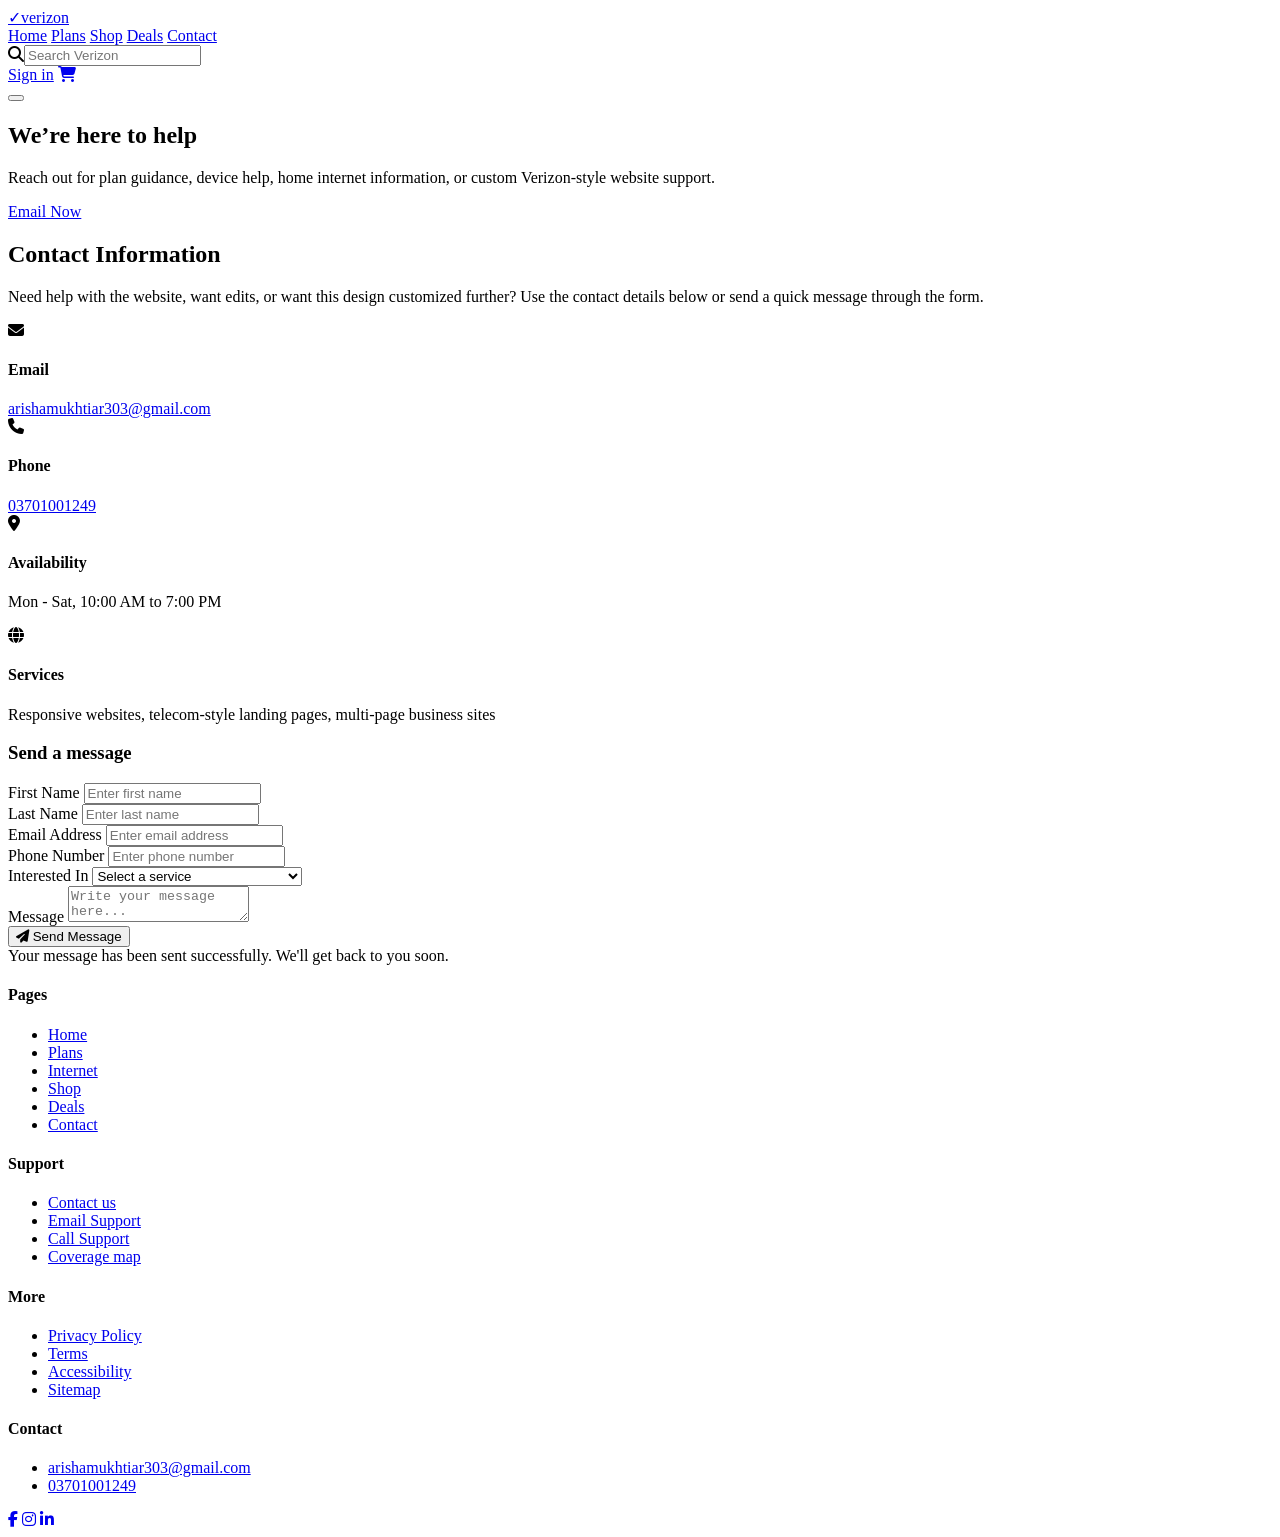
==== contact.html @ 23dab67b "Add files via upload" ====
<!DOCTYPE html>
<html lang="en">
<head>
  <meta charset="UTF-8" />
  <meta name="viewport" content="width=device-width, initial-scale=1.0"/>
  <title>Contact Verizon – Get in Touch</title>
  <link rel="stylesheet" href="css/style.css"/>
  <link rel="stylesheet" href="https://cdnjs.cloudflare.com/ajax/libs/font-awesome/6.5.0/css/all.min.css"/>
  <link href="https://fonts.googleapis.com/css2?family=Inter:wght@300;400;500;600;700;800;900&display=swap" rel="stylesheet"/>
</head>
<body class="page-contact">


<nav class="navbar" id="mainNav">
  <div class="nav-container">
    <a href="index.html" class="nav-logo"><span class="logo-check">&#10003;</span>verizon</a>

    <div class="nav-links" id="navLinks">
      <div class="nav-menu">
         <a href="index.html" class="nav-item">Home</a>
        <a href="plans.html" class="nav-item">Plans</a>
    
        <a href="shop.html" class="nav-item">Shop</a>
        <a href="deals.html" class="nav-item">Deals</a>
        <a href="contact.html" class="nav-item">Contact</a>
      </div>

      <div class="nav-actions">
        <div class="nav-search"><i class="fas fa-search"></i><input type="text" placeholder="Search Verizon" /></div>
        <a href="contact.html" class="nav-signin">Sign in</a>
        <a href="contact.html" class="nav-cart"><i class="fas fa-shopping-cart"></i></a>
      </div>
    </div>

    <button class="hamburger" id="hamburger" aria-label="Menu"><span></span><span></span><span></span></button>
  </div>
</nav>

<section class="page-hero page-hero--contact">
  <h1>We’re here to help</h1>
  <p>Reach out for plan guidance, device help, home internet information, or custom Verizon-style website support.</p>
  <a href="mailto:arishamukhtiar303@gmail.com" class="btn-primary">Email Now</a>
</section>

<section class="contact-section">
  <div class="container">
    <div class="contact-grid">
      <div class="contact-info">
        <h2>Contact Information</h2>
        <p>Need help with the website, want edits, or want this design customized further? Use the contact details below or send a quick message through the form.</p>

        <div class="contact-item">
          <div class="contact-item-icon"><i class="fas fa-envelope"></i></div>
          <div class="contact-item-text">
            <h4>Email</h4>
            <a href="mailto:arishamukhtiar303@gmail.com">arishamukhtiar303@gmail.com</a>
          </div>
        </div>

        <div class="contact-item">
          <div class="contact-item-icon"><i class="fas fa-phone"></i></div>
          <div class="contact-item-text">
            <h4>Phone</h4>
            <a href="tel:03701001249">03701001249</a>
          </div>
        </div>

        <div class="contact-item">
          <div class="contact-item-icon"><i class="fas fa-location-dot"></i></div>
          <div class="contact-item-text">
            <h4>Availability</h4>
            <p>Mon - Sat, 10:00 AM to 7:00 PM</p>
          </div>
        </div>

        <div class="contact-item">
          <div class="contact-item-icon"><i class="fas fa-globe"></i></div>
          <div class="contact-item-text">
            <h4>Services</h4>
            <p>Responsive websites, telecom-style landing pages, multi-page business sites</p>
          </div>
        </div>
      </div>

      <div class="contact-form">
        <h3>Send a message</h3>
        <form id="contactForm">
          <div class="form-row">
            <div class="form-group">
              <label for="firstName">First Name</label>
              <input type="text" id="firstName" placeholder="Enter first name" required>
            </div>
            <div class="form-group">
              <label for="lastName">Last Name</label>
              <input type="text" id="lastName" placeholder="Enter last name" required>
            </div>
          </div>

          <div class="form-row">
            <div class="form-group">
              <label for="email">Email Address</label>
              <input type="email" id="email" placeholder="Enter email address" required>
            </div>
            <div class="form-group">
              <label for="phone">Phone Number</label>
              <input type="tel" id="phone" placeholder="Enter phone number">
            </div>
          </div>

          <div class="form-group">
            <label for="service">Interested In</label>
            <select id="service" required>
              <option value="">Select a service</option>
              <option>Verizon Style Website</option>
              <option>Landing Page Design</option>
              <option>Responsive Multi Page Website</option>
              <option>Home Internet / Telecom UI</option>
              <option>Custom Frontend Development</option>
            </select>
          </div>

          <div class="form-group">
            <label for="message">Message</label>
            <textarea id="message" placeholder="Write your message here..." required></textarea>
          </div>

          <button type="submit" class="btn-submit"><i class="fas fa-paper-plane"></i> Send Message</button>
          <div class="form-success" id="formSuccess">Your message has been sent successfully. We'll get back to you soon.</div>
        </form>
      </div>
    </div>
  </div>
</section>

<footer class="footer">
  <div class="footer-top">
    <div class="footer-col"><h4>Pages</h4><ul><li><a href="index.html">Home</a></li><li><a href="plans.html">Plans</a></li><li><a href="Internet.html">Internet</a></li><li><a href="shop.html">Shop</a></li><li><a href="deals.html">Deals</a></li><li><a href="contact.html">Contact</a></li></ul></div>
    <div class="footer-col"><h4>Support</h4><ul><li><a href="contact.html">Contact us</a></li><li><a href="mailto:arishamukhtiar303@gmail.com">Email Support</a></li><li><a href="tel:03701001249">Call Support</a></li><li><a href="#">Coverage map</a></li></ul></div>
    <div class="footer-col"><h4>More</h4><ul><li><a href="#">Privacy Policy</a></li><li><a href="#">Terms</a></li><li><a href="#">Accessibility</a></li><li><a href="#">Sitemap</a></li></ul></div>
    <div class="footer-col"><h4>Contact</h4><ul><li><a href="mailto:arishamukhtiar303@gmail.com">arishamukhtiar303@gmail.com</a></li><li><a href="tel:03701001249">03701001249</a></li></ul></div>
  </div>
  <div class="footer-social">
    <a href="#" class="social-link social-facebook" aria-label="Facebook"><i class="fab fa-facebook-f"></i></a>
    <a href="#" class="social-link social-instagram" aria-label="Instagram"><i class="fab fa-instagram"></i></a>
    <a href="#" class="social-link social-linkedin" aria-label="Linkedin"><i class="fab fa-linkedin-in"></i></a>
  </div>
  
</footer>

<script src="js/main.js"></script>
</body>
</html>
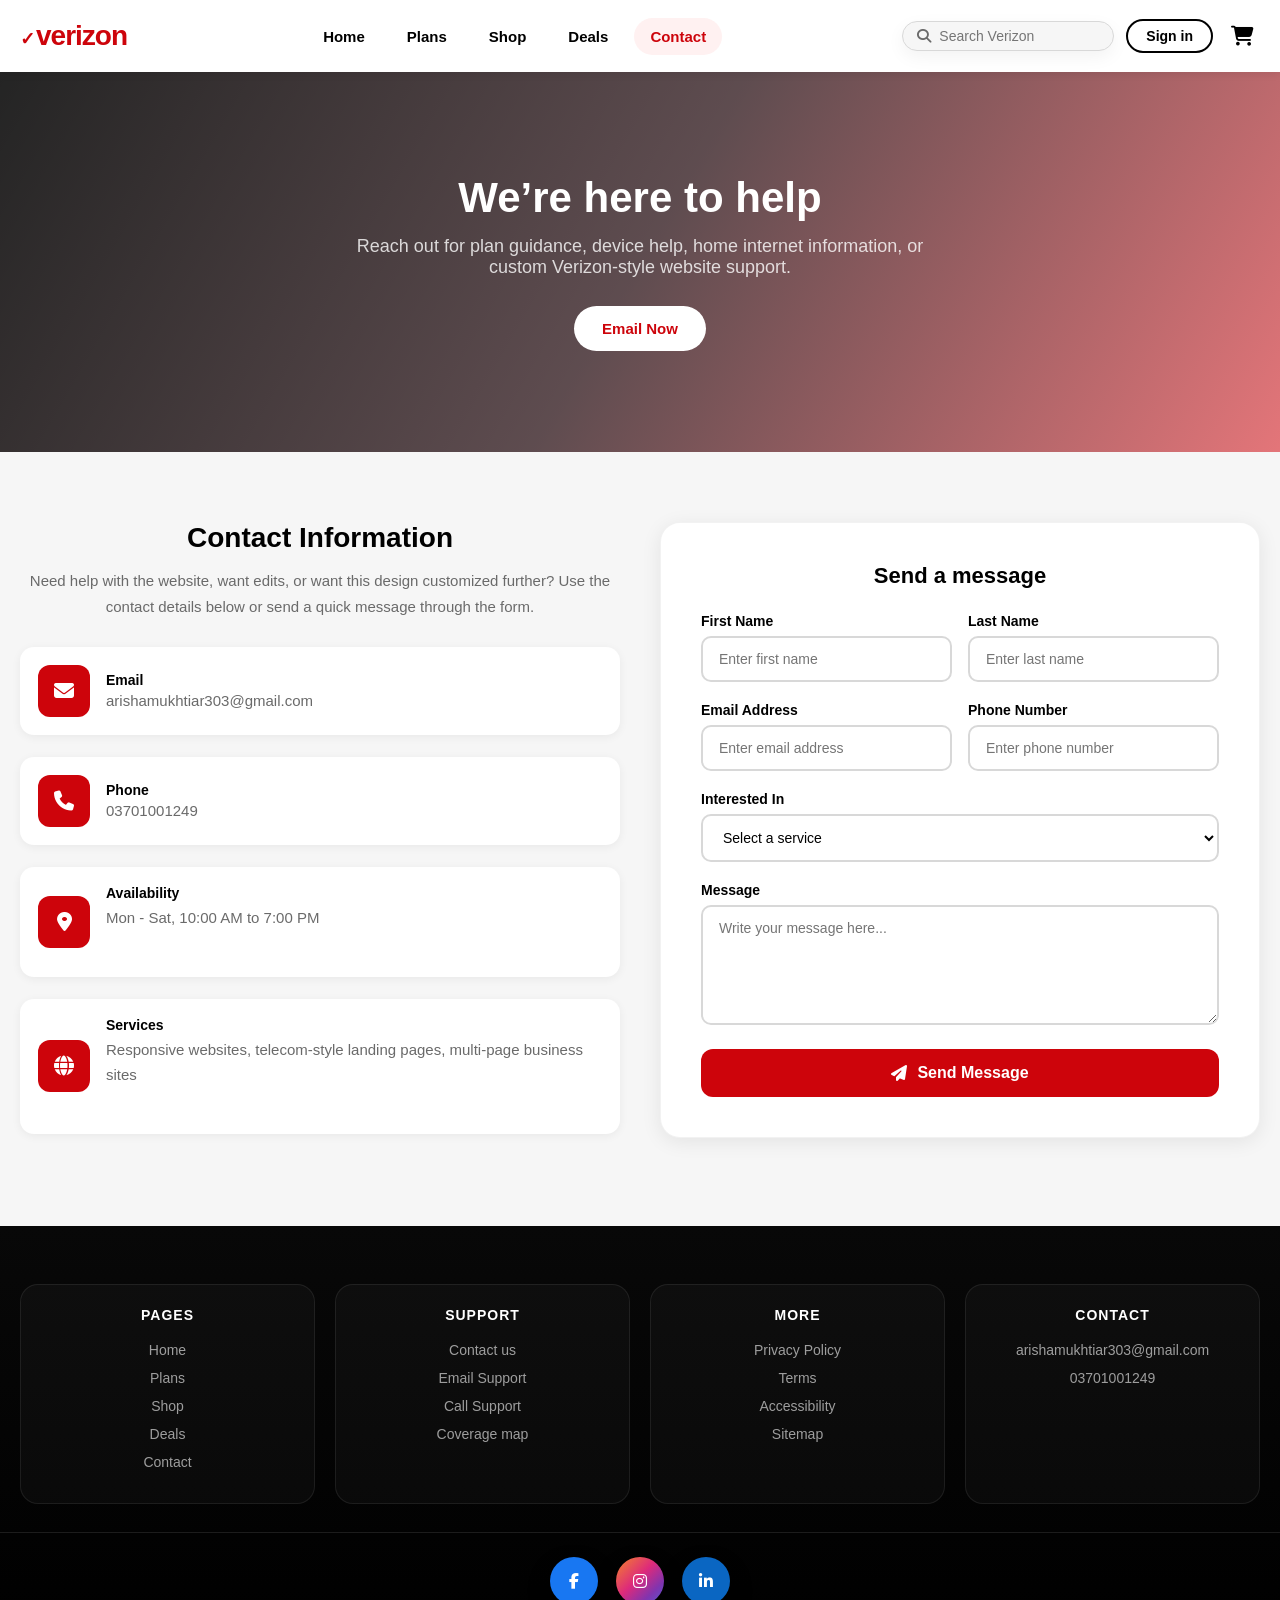
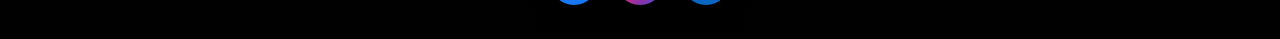
==== commit 528e311b: "Remove 'Internet' link from footer navigation" ====
--- a/contact.html
+++ b/contact.html
@@ -134,7 +134,7 @@
 
 <footer class="footer">
   <div class="footer-top">
-    <div class="footer-col"><h4>Pages</h4><ul><li><a href="index.html">Home</a></li><li><a href="plans.html">Plans</a></li><li><a href="Internet.html">Internet</a></li><li><a href="shop.html">Shop</a></li><li><a href="deals.html">Deals</a></li><li><a href="contact.html">Contact</a></li></ul></div>
+    <div class="footer-col"><h4>Pages</h4><ul><li><a href="index.html">Home</a></li><li><a href="plans.html">Plans</a></li><li><a href="shop.html">Shop</a></li><li><a href="deals.html">Deals</a></li><li><a href="contact.html">Contact</a></li></ul></div>
     <div class="footer-col"><h4>Support</h4><ul><li><a href="contact.html">Contact us</a></li><li><a href="mailto:arishamukhtiar303@gmail.com">Email Support</a></li><li><a href="tel:03701001249">Call Support</a></li><li><a href="#">Coverage map</a></li></ul></div>
     <div class="footer-col"><h4>More</h4><ul><li><a href="#">Privacy Policy</a></li><li><a href="#">Terms</a></li><li><a href="#">Accessibility</a></li><li><a href="#">Sitemap</a></li></ul></div>
     <div class="footer-col"><h4>Contact</h4><ul><li><a href="mailto:arishamukhtiar303@gmail.com">arishamukhtiar303@gmail.com</a></li><li><a href="tel:03701001249">03701001249</a></li></ul></div>
--- a/css/style.css
+++ b/css/style.css
@@ -0,0 +1,1505 @@
+/* ============================================
+   VERIZON CLONE - MAIN STYLESHEET
+   ============================================ */
+
+/* --- RESET & BASE --- */
+*, *::before, *::after { box-sizing: border-box; margin: 0; padding: 0; }
+
+:root {
+  --red:        #CD040B;
+  --red-hover:  #a80009;
+  --black:      #000000;
+  --white:      #ffffff;
+  --gray-light: #f6f6f6;
+  --gray-mid:   #d8d8d8;
+  --gray-text:  #6a6a6a;
+  --font:       'Inter', sans-serif;
+  --nav-h:      56px;
+  --top-h:      36px;
+  --trans:      0.3s ease;
+}
+
+html { scroll-behavior: smooth; }
+
+body {
+  font-family: var(--font);
+  color: var(--black);
+  background: var(--white);
+  overflow-x: hidden;
+}
+
+a { text-decoration: none; color: inherit; }
+ul { list-style: none; }
+img { max-width: 100%; display: block; }
+
+/* ============ TOP BAR ============ */
+.top-bar {
+  background: #f6f6f6;
+  height: var(--top-h);
+  border-bottom: 1px solid var(--gray-mid);
+  font-size: 13px;
+  position: relative;
+  z-index: 200;
+}
+.top-bar-inner {
+  max-width: 1300px;
+  margin: 0 auto;
+  padding: 0 20px;
+  height: 100%;
+  display: flex;
+  align-items: center;
+  justify-content: space-between;
+}
+.top-bar-left a {
+  margin-right: 20px;
+  font-weight: 500;
+  color: var(--gray-text);
+  transition: color var(--trans);
+}
+.top-bar-left a:hover, .top-bar-left a.top-active {
+  color: var(--red);
+  font-weight: 700;
+}
+.top-bar-right a {
+  margin-left: 18px;
+  color: var(--gray-text);
+  font-weight: 400;
+  transition: color var(--trans);
+}
+.top-bar-right a:hover { color: var(--red); }
+.top-bar-right a i { margin-right: 4px; }
+
+/* ============ NAVBAR ============ */
+.navbar {
+  background: var(--white);
+  position: sticky;
+  top: 0;
+  z-index: 100;
+  box-shadow: 0 2px 8px rgba(0,0,0,0.08);
+  transition: box-shadow var(--trans);
+}
+.navbar.scrolled { box-shadow: 0 4px 18px rgba(0,0,0,0.14); }
+
+.nav-container {
+  max-width: 1300px;
+  margin: 0 auto;
+  padding: 0 20px;
+  height: var(--nav-h);
+  display: flex;
+  align-items: center;
+  gap: 28px;
+}
+
+.nav-logo {
+  font-size: 28px;
+  font-weight: 900;
+  color: var(--red);
+  letter-spacing: -1px;
+  flex-shrink: 0;
+}
+.logo-check {
+  font-size: 18px;
+  margin-right: 2px;
+  color: var(--red);
+}
+
+.nav-links {
+  display: flex;
+  align-items: center;
+  gap: 6px;
+  flex: 1;
+}
+.nav-item {
+  font-size: 15px;
+  font-weight: 600;
+  padding: 6px 12px;
+  border-radius: 4px;
+  color: var(--black);
+  transition: color var(--trans), background var(--trans);
+  white-space: nowrap;
+}
+.nav-item:hover { color: var(--red); background: #fff0f0; }
+
+.nav-search {
+  display: flex;
+  align-items: center;
+  background: var(--gray-light);
+  border: 1.5px solid var(--gray-mid);
+  border-radius: 24px;
+  padding: 6px 14px;
+  gap: 8px;
+  margin-left: auto;
+  transition: border-color var(--trans);
+}
+.nav-search:focus-within { border-color: var(--red); }
+.nav-search i { color: var(--gray-text); font-size: 14px; }
+.nav-search input {
+  border: none;
+  background: transparent;
+  outline: none;
+  font-size: 14px;
+  width: 160px;
+  font-family: var(--font);
+}
+
+.nav-signin {
+  font-size: 14px;
+  font-weight: 700;
+  color: var(--black);
+  border: 2px solid var(--black);
+  border-radius: 24px;
+  padding: 7px 18px;
+  transition: all var(--trans);
+  white-space: nowrap;
+}
+.nav-signin:hover { background: var(--black); color: var(--white); }
+
+.nav-cart {
+  font-size: 20px;
+  color: var(--black);
+  padding: 4px 6px;
+  transition: color var(--trans);
+}
+.nav-cart:hover { color: var(--red); }
+
+/* Quick Nav Pills */
+.quick-nav {
+  background: var(--gray-light);
+  border-top: 1px solid var(--gray-mid);
+  padding: 8px 20px;
+  display: flex;
+  gap: 8px;
+  justify-content: center;
+  flex-wrap: wrap;
+}
+.quick-nav a {
+  font-size: 13px;
+  font-weight: 600;
+  padding: 7px 16px;
+  border: 1.5px solid var(--gray-mid);
+  border-radius: 24px;
+  background: var(--white);
+  color: var(--black);
+  display: flex;
+  align-items: center;
+  gap: 6px;
+  transition: all var(--trans);
+}
+.quick-nav a:hover { border-color: var(--red); color: var(--red); background: #fff0f0; }
+.quick-nav a i { font-size: 12px; }
+
+/* Hamburger */
+.hamburger {
+  display: none;
+  flex-direction: column;
+  gap: 5px;
+  cursor: pointer;
+  background: none;
+  border: none;
+  padding: 4px;
+  margin-left: auto;
+}
+.hamburger span {
+  display: block;
+  width: 26px;
+  height: 3px;
+  background: var(--black);
+  border-radius: 3px;
+  transition: all var(--trans);
+}
+.hamburger.open span:nth-child(1) { transform: translateY(8px) rotate(45deg); }
+.hamburger.open span:nth-child(2) { opacity: 0; }
+.hamburger.open span:nth-child(3) { transform: translateY(-8px) rotate(-45deg); }
+
+/* ============ HERO SLIDER ============ */
+.hero-slider {
+  position: relative;
+  overflow: hidden;
+  width: 100%;
+  background: #1a0005;
+}
+
+.slides-wrapper {
+  display: flex;
+  transition: transform 0.7s cubic-bezier(.77,0,.18,1);
+  will-change: transform;
+}
+
+.slide {
+  min-width: 100%;
+  width: 100%;
+  min-height: 520px;
+  display: flex;
+  align-items: center;
+  justify-content: space-between;
+  padding: 60px 80px;
+  position: relative;
+  overflow: hidden;
+}
+
+.slide-1 { background: linear-gradient(135deg, #1a0005 0%, #CD040B 60%, #ff3a3a 100%); }
+.slide-2 { background: linear-gradient(135deg, #000 0%, #1a1a2e 60%, #16213e 100%); }
+.slide-3 { background: linear-gradient(135deg, #003366 0%, #0066cc 60%, #00aaff 100%); }
+.slide-4 { background: linear-gradient(135deg, #1a3a1a 0%, #006600 60%, #00aa44 100%); }
+
+.slide-content {
+  flex: 1;
+  z-index: 2;
+  max-width: 520px;
+  animation: fadeSlideIn 0.8s ease both;
+}
+
+@keyframes fadeSlideIn {
+  from { opacity: 0; transform: translateX(-40px); }
+  to   { opacity: 1; transform: translateX(0); }
+}
+
+.slide-badge {
+  display: inline-block;
+  background: rgba(255,255,255,0.2);
+  color: var(--white);
+  font-size: 13px;
+  font-weight: 700;
+  padding: 5px 14px;
+  border-radius: 20px;
+  border: 1.5px solid rgba(255,255,255,0.4);
+  margin-bottom: 18px;
+  backdrop-filter: blur(4px);
+}
+
+.slide-content h1 {
+  font-size: clamp(28px, 4vw, 52px);
+  font-weight: 900;
+  color: var(--white);
+  line-height: 1.1;
+  margin-bottom: 16px;
+}
+.slide-content h1 span { color: #FFD700; }
+
+.slide-content p {
+  font-size: 16px;
+  color: rgba(255,255,255,0.85);
+  line-height: 1.6;
+  margin-bottom: 28px;
+}
+
+.slide-btns { display: flex; gap: 14px; flex-wrap: wrap; }
+
+.btn-primary {
+  background: var(--white);
+  color: var(--red);
+  font-weight: 800;
+  font-size: 15px;
+  padding: 14px 28px;
+  border-radius: 30px;
+  transition: all var(--trans);
+  display: inline-flex;
+  align-items: center;
+  gap: 8px;
+}
+.btn-primary:hover { background: var(--gray-light); transform: translateY(-2px); box-shadow: 0 8px 24px rgba(0,0,0,0.2); }
+
+.btn-outline-white {
+  border: 2px solid var(--white);
+  color: var(--white);
+  font-weight: 700;
+  font-size: 15px;
+  padding: 12px 28px;
+  border-radius: 30px;
+  transition: all var(--trans);
+  display: inline-flex;
+  align-items: center;
+}
+.btn-outline-white:hover { background: rgba(255,255,255,0.15); transform: translateY(-2px); }
+
+.slide-image {
+  flex: 1;
+  display: flex;
+  justify-content: center;
+  align-items: center;
+  z-index: 2;
+  max-width: 440px;
+}
+.slide-image img {
+  max-height: 380px;
+  width: auto;
+  object-fit: contain;
+  filter: drop-shadow(0 20px 40px rgba(0,0,0,0.4));
+  animation: floatImg 0.8s ease both 0.2s;
+}
+@keyframes floatImg {
+  from { opacity: 0; transform: translateX(40px) scale(0.95); }
+  to   { opacity: 1; transform: translateX(0) scale(1); }
+}
+
+/* Slider controls */
+.slider-btn {
+  position: absolute;
+  top: 50%;
+  transform: translateY(-50%);
+  background: rgba(255,255,255,0.2);
+  border: 2px solid rgba(255,255,255,0.4);
+  color: var(--white);
+  width: 50px;
+  height: 50px;
+  border-radius: 50%;
+  font-size: 18px;
+  cursor: pointer;
+  z-index: 10;
+  backdrop-filter: blur(6px);
+  transition: all var(--trans);
+  display: flex;
+  align-items: center;
+  justify-content: center;
+}
+.slider-btn:hover { background: var(--red); border-color: var(--red); transform: translateY(-50%) scale(1.1); }
+.slider-btn.prev { left: 20px; }
+.slider-btn.next { right: 20px; }
+
+.slider-dots {
+  position: absolute;
+  bottom: 20px;
+  left: 50%;
+  transform: translateX(-50%);
+  display: flex;
+  gap: 10px;
+  z-index: 10;
+}
+.dot {
+  width: 10px;
+  height: 10px;
+  border-radius: 50%;
+  background: rgba(255,255,255,0.4);
+  cursor: pointer;
+  transition: all var(--trans);
+  border: 2px solid rgba(255,255,255,0.6);
+}
+.dot.active { background: var(--white); transform: scale(1.3); }
+
+/* ============ PROMO BANNER ============ */
+.promo-banner {
+  background: var(--black);
+  padding: 24px 20px;
+}
+.promo-inner {
+  max-width: 1300px;
+  margin: 0 auto;
+  display: flex;
+  align-items: center;
+  justify-content: space-between;
+  gap: 20px;
+  flex-wrap: wrap;
+}
+.promo-text h2 {
+  font-size: 22px;
+  font-weight: 800;
+  color: var(--white);
+}
+.promo-text h2 span { color: #FFD700; }
+.promo-text p { color: rgba(255,255,255,0.65); font-size: 14px; margin-top: 4px; }
+
+.btn-black {
+  background: var(--white);
+  color: var(--black);
+  font-weight: 800;
+  font-size: 15px;
+  padding: 14px 28px;
+  border-radius: 30px;
+  display: inline-flex;
+  align-items: center;
+  gap: 8px;
+  transition: all var(--trans);
+  white-space: nowrap;
+}
+.btn-black:hover { background: var(--gray-light); transform: translateY(-2px); box-shadow: 0 8px 20px rgba(255,255,255,0.15); }
+
+/* ============ CONTAINERS & TITLES ============ */
+.container { max-width: 1300px; margin: 0 auto; padding: 0 20px; }
+
+.section-title {
+  font-size: clamp(22px, 3vw, 36px);
+  font-weight: 900;
+  color: var(--black);
+  margin-bottom: 10px;
+}
+.section-sub {
+  font-size: 16px;
+  color: var(--gray-text);
+  margin-bottom: 40px;
+}
+
+/* ============ DEALS SECTION ============ */
+.deals-section { padding: 70px 0; background: var(--gray-light); }
+
+.deals-grid {
+  display: grid;
+  grid-template-columns: repeat(auto-fit, minmax(260px, 1fr));
+  gap: 24px;
+  margin-top: 20px;
+}
+
+.deal-card {
+  background: var(--white);
+  border-radius: 16px;
+  overflow: hidden;
+  box-shadow: 0 2px 12px rgba(0,0,0,0.07);
+  transition: transform var(--trans), box-shadow var(--trans);
+  position: relative;
+}
+.deal-card:hover { transform: translateY(-6px); box-shadow: 0 12px 32px rgba(0,0,0,0.14); }
+
+.deal-card img {
+  width: 100%;
+  height: 200px;
+  object-fit: cover;
+  transition: transform 0.5s ease;
+}
+.deal-card:hover img { transform: scale(1.04); }
+
+.deal-badge {
+  position: absolute;
+  top: 14px;
+  left: 14px;
+  background: var(--red);
+  color: var(--white);
+  font-size: 11px;
+  font-weight: 800;
+  padding: 4px 12px;
+  border-radius: 20px;
+  z-index: 3;
+  letter-spacing: 0.5px;
+  text-transform: uppercase;
+}
+.deal-badge-green { background: #00844A; }
+.deal-badge-blue  { background: #0061AB; }
+
+.deal-info { padding: 20px; }
+.deal-info h3 { font-size: 17px; font-weight: 800; margin-bottom: 8px; }
+.deal-info p { font-size: 13px; color: var(--gray-text); line-height: 1.5; margin-bottom: 16px; }
+
+.btn-red-sm {
+  display: inline-block;
+  background: var(--red);
+  color: var(--white);
+  font-weight: 700;
+  font-size: 14px;
+  padding: 10px 22px;
+  border-radius: 24px;
+  transition: all var(--trans);
+}
+.btn-red-sm:hover { background: var(--red-hover); transform: translateY(-2px); box-shadow: 0 6px 16px rgba(205,4,11,0.35); }
+
+/* ============ SERVICES SECTION ============ */
+.services-section { padding: 70px 0; background: var(--white); }
+
+.services-grid {
+  display: grid;
+  grid-template-columns: repeat(auto-fit, minmax(280px, 1fr));
+  gap: 24px;
+  margin-top: 10px;
+}
+
+.service-card {
+  background: var(--gray-light);
+  border-radius: 16px;
+  padding: 36px 28px;
+  position: relative;
+  border: 2px solid transparent;
+  transition: all var(--trans);
+}
+.service-card:hover { border-color: var(--red); transform: translateY(-4px); box-shadow: 0 8px 28px rgba(205,4,11,0.1); }
+.service-featured { background: var(--black); color: var(--white); border-color: var(--red); }
+.service-featured .service-icon { color: var(--red); }
+.service-featured h3 { color: var(--white); }
+.service-featured p { color: rgba(255,255,255,0.7); }
+.service-featured ul li { color: rgba(255,255,255,0.85); }
+.service-featured ul li i { color: var(--red); }
+
+.service-badge {
+  position: absolute;
+  top: -14px;
+  left: 50%;
+  transform: translateX(-50%);
+  background: var(--red);
+  color: var(--white);
+  font-size: 11px;
+  font-weight: 800;
+  padding: 5px 16px;
+  border-radius: 20px;
+  white-space: nowrap;
+  letter-spacing: 0.5px;
+}
+
+.service-icon {
+  font-size: 36px;
+  color: var(--red);
+  margin-bottom: 16px;
+}
+.service-card h3 { font-size: 20px; font-weight: 800; margin-bottom: 10px; }
+.service-card p { font-size: 14px; color: var(--gray-text); line-height: 1.6; margin-bottom: 18px; }
+.service-featured p { color: rgba(255,255,255,0.7); }
+.service-card ul { margin-bottom: 24px; }
+.service-card ul li {
+  font-size: 14px;
+  color: var(--gray-text);
+  display: flex;
+  align-items: center;
+  gap: 8px;
+  padding: 4px 0;
+}
+.service-card ul li i { color: #00844A; font-size: 12px; }
+
+.btn-black-sm {
+  display: inline-block;
+  background: var(--black);
+  color: var(--white);
+  font-weight: 700;
+  font-size: 14px;
+  padding: 10px 22px;
+  border-radius: 24px;
+  transition: all var(--trans);
+}
+.btn-black-sm:hover { background: #333; transform: translateY(-2px); }
+
+/* ============ PRODUCTS SHOWCASE ============ */
+.products-section { padding: 60px 0; background: var(--gray-light); }
+
+.products-grid {
+  display: flex;
+  gap: 20px;
+  flex-wrap: wrap;
+  margin-top: 30px;
+  justify-content: center;
+}
+
+.product-thumb {
+  display: flex;
+  flex-direction: column;
+  align-items: center;
+  gap: 10px;
+  padding: 20px;
+  background: var(--white);
+  border-radius: 14px;
+  border: 2px solid transparent;
+  transition: all var(--trans);
+  min-width: 120px;
+}
+.product-thumb:hover { border-color: var(--red); transform: translateY(-4px); box-shadow: 0 8px 20px rgba(0,0,0,0.1); }
+.product-thumb img { width: 80px; height: 80px; object-fit: cover; border-radius: 10px; }
+.product-thumb span { font-size: 13px; font-weight: 600; color: var(--black); text-align: center; }
+
+/* ============ WHY VERIZON ============ */
+.why-section { padding: 70px 0; background: var(--white); }
+
+.why-grid {
+  display: grid;
+  grid-template-columns: repeat(auto-fit, minmax(220px, 1fr));
+  gap: 24px;
+  margin-top: 30px;
+}
+
+.why-card {
+  text-align: center;
+  padding: 36px 24px;
+  border-radius: 16px;
+  background: var(--gray-light);
+  transition: all var(--trans);
+}
+.why-card:hover { background: var(--red); color: var(--white); transform: translateY(-6px); box-shadow: 0 12px 32px rgba(205,4,11,0.25); }
+.why-card:hover .why-icon { color: var(--white); }
+.why-card:hover p { color: rgba(255,255,255,0.85); }
+
+.why-icon { font-size: 40px; color: var(--red); margin-bottom: 16px; transition: color var(--trans); }
+.why-card h3 { font-size: 18px; font-weight: 800; margin-bottom: 10px; }
+.why-card p { font-size: 14px; color: var(--gray-text); line-height: 1.6; transition: color var(--trans); }
+
+/* ============ COVERAGE BANNER ============ */
+.coverage-banner {
+  background: linear-gradient(135deg, #000 0%, #1a0005 50%, #CD040B 100%);
+  padding: 60px 40px;
+}
+.coverage-inner {
+  max-width: 1300px;
+  margin: 0 auto;
+  display: flex;
+  align-items: center;
+  gap: 40px;
+  flex-wrap: wrap;
+}
+.coverage-text { flex: 1; min-width: 280px; }
+.coverage-text h2 { font-size: 32px; font-weight: 900; color: var(--white); margin-bottom: 12px; }
+.coverage-text p { font-size: 16px; color: rgba(255,255,255,0.75); margin-bottom: 24px; line-height: 1.6; }
+.btn-white {
+  display: inline-flex;
+  align-items: center;
+  gap: 8px;
+  background: var(--white);
+  color: var(--black);
+  font-weight: 800;
+  font-size: 15px;
+  padding: 14px 28px;
+  border-radius: 30px;
+  transition: all var(--trans);
+}
+.btn-white:hover { background: var(--gray-light); transform: translateY(-2px); box-shadow: 0 8px 24px rgba(255,255,255,0.2); }
+
+.coverage-img { flex: 1; min-width: 260px; border-radius: 16px; overflow: hidden; }
+.coverage-img img { width: 100%; height: 240px; object-fit: cover; border-radius: 16px; filter: brightness(0.85); }
+
+/* ============ FOOTER ============ */
+.footer { background: var(--black); color: var(--white); }
+
+.footer-top {
+  max-width: 1300px;
+  margin: 0 auto;
+  padding: 60px 20px 40px;
+  display: grid;
+  grid-template-columns: repeat(auto-fit, minmax(180px, 1fr));
+  gap: 40px;
+}
+.footer-col h4 { font-size: 14px; font-weight: 800; margin-bottom: 18px; text-transform: uppercase; letter-spacing: 1px; color: var(--white); }
+.footer-col ul li { margin-bottom: 10px; }
+.footer-col ul li a { font-size: 14px; color: rgba(255,255,255,0.6); transition: color var(--trans); }
+.footer-col ul li a:hover { color: var(--white); }
+
+.footer-social {
+  border-top: 1px solid rgba(255,255,255,0.12);
+  border-bottom: 1px solid rgba(255,255,255,0.12);
+  padding: 24px 20px;
+  display: flex;
+  justify-content: center;
+  gap: 14px;
+  flex-wrap: wrap;
+}
+.social-link {
+  width: 44px;
+  height: 44px;
+  border-radius: 50%;
+  border: 2px solid rgba(255,255,255,0.2);
+  display: flex;
+  align-items: center;
+  justify-content: center;
+  font-size: 16px;
+  color: rgba(255,255,255,0.7);
+  transition: all var(--trans);
+}
+.social-link:hover { border-color: var(--red); background: var(--red); color: var(--white); transform: translateY(-3px); }
+.email-link { border-color: rgba(205,4,11,0.5); color: rgba(255,100,100,0.9); }
+.phone-link { border-color: rgba(0,132,74,0.5); color: rgba(100,220,140,0.9); }
+
+.footer-bottom {
+  max-width: 1300px;
+  margin: 0 auto;
+  padding: 20px;
+  display: flex;
+  align-items: center;
+  justify-content: space-between;
+  flex-wrap: wrap;
+  gap: 10px;
+}
+.footer-bottom p { font-size: 13px; color: rgba(255,255,255,0.45); }
+.footer-links { display: flex; gap: 20px; flex-wrap: wrap; }
+.footer-links a { font-size: 13px; color: rgba(255,255,255,0.45); transition: color var(--trans); }
+.footer-links a:hover { color: var(--white); }
+
+/* ============ PAGE HERO (inner pages) ============ */
+.page-hero {
+  background: linear-gradient(135deg, var(--black) 0%, #1a0005 50%, var(--red) 100%);
+  padding: 80px 20px;
+  text-align: center;
+  color: var(--white);
+}
+.page-hero h1 { font-size: clamp(28px, 5vw, 52px); font-weight: 900; margin-bottom: 14px; }
+.page-hero p { font-size: 18px; color: rgba(255,255,255,0.8); max-width: 600px; margin: 0 auto 28px; }
+
+/* ============ PLANS PAGE ============ */
+.plans-section { padding: 70px 0; background: var(--gray-light); }
+
+.plans-toggle {
+  display: flex;
+  justify-content: center;
+  gap: 0;
+  margin-bottom: 40px;
+  border: 2px solid var(--gray-mid);
+  border-radius: 30px;
+  overflow: hidden;
+  width: fit-content;
+  margin-left: auto;
+  margin-right: auto;
+}
+.toggle-btn {
+  padding: 12px 30px;
+  font-size: 15px;
+  font-weight: 700;
+  cursor: pointer;
+  background: var(--white);
+  border: none;
+  color: var(--gray-text);
+  font-family: var(--font);
+  transition: all var(--trans);
+}
+.toggle-btn.active { background: var(--black); color: var(--white); }
+
+.plans-grid {
+  display: grid;
+  grid-template-columns: repeat(auto-fit, minmax(260px, 1fr));
+  gap: 24px;
+}
+
+.plan-card {
+  background: var(--white);
+  border-radius: 18px;
+  padding: 36px 28px;
+  text-align: center;
+  border: 2px solid var(--gray-mid);
+  transition: all var(--trans);
+  position: relative;
+}
+.plan-card:hover { border-color: var(--red); transform: translateY(-6px); box-shadow: 0 12px 32px rgba(205,4,11,0.12); }
+.plan-featured { border-color: var(--red); background: linear-gradient(160deg, #fff 60%, #fff5f5 100%); }
+
+.plan-badge {
+  position: absolute;
+  top: -14px;
+  left: 50%;
+  transform: translateX(-50%);
+  background: var(--red);
+  color: var(--white);
+  font-size: 11px;
+  font-weight: 800;
+  padding: 5px 16px;
+  border-radius: 20px;
+  white-space: nowrap;
+}
+.plan-name { font-size: 22px; font-weight: 900; margin-bottom: 6px; }
+.plan-price { font-size: 42px; font-weight: 900; color: var(--red); margin: 14px 0 4px; }
+.plan-price span { font-size: 16px; font-weight: 500; color: var(--gray-text); }
+.plan-desc { font-size: 13px; color: var(--gray-text); margin-bottom: 22px; line-height: 1.5; }
+.plan-features { text-align: left; margin-bottom: 28px; }
+.plan-features li {
+  font-size: 14px;
+  padding: 7px 0;
+  border-bottom: 1px solid var(--gray-light);
+  display: flex;
+  align-items: center;
+  gap: 8px;
+}
+.plan-features li:last-child { border-bottom: none; }
+.plan-features li i { color: #00844A; font-size: 13px; }
+.plan-features li.cross i { color: var(--red); }
+
+/* ============ DEVICES PAGE ============ */
+.devices-section { padding: 70px 0; }
+
+.filter-bar {
+  display: flex;
+  gap: 10px;
+  flex-wrap: wrap;
+  margin-bottom: 36px;
+  padding-bottom: 20px;
+  border-bottom: 2px solid var(--gray-light);
+}
+.filter-btn {
+  padding: 9px 20px;
+  border: 2px solid var(--gray-mid);
+  border-radius: 24px;
+  background: var(--white);
+  font-size: 14px;
+  font-weight: 600;
+  cursor: pointer;
+  font-family: var(--font);
+  transition: all var(--trans);
+  color: var(--black);
+}
+.filter-btn:hover, .filter-btn.active { background: var(--black); color: var(--white); border-color: var(--black); }
+
+.devices-grid {
+  display: grid;
+  grid-template-columns: repeat(auto-fill, minmax(220px, 1fr));
+  gap: 24px;
+}
+
+.device-card {
+  background: var(--white);
+  border-radius: 16px;
+  padding: 24px 20px;
+  border: 2px solid var(--gray-light);
+  text-align: center;
+  transition: all var(--trans);
+  position: relative;
+}
+.device-card:hover { border-color: var(--red); transform: translateY(-6px); box-shadow: 0 12px 30px rgba(0,0,0,0.1); }
+
+.device-card img {
+  height: 180px;
+  width: auto;
+  object-fit: contain;
+  margin: 0 auto 16px;
+  transition: transform var(--trans);
+}
+.device-card:hover img { transform: scale(1.05); }
+
+.device-tag {
+  position: absolute;
+  top: 14px;
+  left: 14px;
+  font-size: 10px;
+  font-weight: 800;
+  padding: 3px 10px;
+  border-radius: 12px;
+  text-transform: uppercase;
+  letter-spacing: 0.5px;
+}
+.tag-new { background: var(--red); color: var(--white); }
+.tag-free { background: #00844A; color: var(--white); }
+.tag-sale { background: #ff8c00; color: var(--white); }
+
+.device-name { font-size: 15px; font-weight: 800; margin-bottom: 4px; }
+.device-brand { font-size: 12px; color: var(--gray-text); margin-bottom: 10px; }
+.device-price { font-size: 20px; font-weight: 900; color: var(--red); margin-bottom: 4px; }
+.device-price-sub { font-size: 12px; color: var(--gray-text); margin-bottom: 16px; }
+.device-colors { display: flex; gap: 8px; justify-content: center; margin-bottom: 16px; }
+.color-dot { width: 14px; height: 14px; border-radius: 50%; border: 2px solid var(--gray-mid); cursor: pointer; transition: transform var(--trans); }
+.color-dot:hover { transform: scale(1.3); }
+
+/* ============ HOME INTERNET PAGE ============ */
+.internet-section { padding: 70px 0; }
+
+.internet-grid {
+  display: grid;
+  grid-template-columns: repeat(auto-fit, minmax(300px, 1fr));
+  gap: 28px;
+  margin-top: 20px;
+}
+
+.internet-card {
+  background: var(--white);
+  border-radius: 20px;
+  overflow: hidden;
+  border: 2px solid var(--gray-mid);
+  transition: all var(--trans);
+}
+.internet-card:hover { border-color: var(--red); transform: translateY(-6px); box-shadow: 0 12px 32px rgba(0,0,0,0.1); }
+
+.internet-card-header {
+  background: var(--black);
+  color: var(--white);
+  padding: 28px;
+  text-align: center;
+}
+.internet-card-header.blue { background: linear-gradient(135deg, #003366, #0066cc); }
+.internet-card-header.red { background: linear-gradient(135deg, #1a0005, var(--red)); }
+
+.internet-card-header h3 { font-size: 22px; font-weight: 900; margin-bottom: 6px; }
+.internet-card-header p { font-size: 13px; opacity: 0.75; }
+.internet-price { font-size: 40px; font-weight: 900; margin: 14px 0 4px; color: #FFD700; }
+.internet-price span { font-size: 15px; color: rgba(255,255,255,0.65); font-weight: 400; }
+
+.internet-card-body { padding: 28px; }
+.internet-card-body ul li {
+  font-size: 14px;
+  padding: 9px 0;
+  border-bottom: 1px solid var(--gray-light);
+  display: flex;
+  align-items: center;
+  gap: 10px;
+}
+.internet-card-body ul li:last-child { border-bottom: none; }
+.internet-card-body ul li i { color: #00844A; font-size: 14px; }
+
+/* ============ CONTACT PAGE ============ */
+.contact-section { padding: 70px 0; background: var(--gray-light); }
+
+.contact-grid {
+  display: grid;
+  grid-template-columns: 1fr 1fr;
+  gap: 40px;
+  align-items: start;
+}
+
+.contact-info h2 { font-size: 28px; font-weight: 900; margin-bottom: 14px; }
+.contact-info p { font-size: 15px; color: var(--gray-text); line-height: 1.7; margin-bottom: 28px; }
+
+.contact-item {
+  display: flex;
+  align-items: center;
+  gap: 16px;
+  margin-bottom: 22px;
+  padding: 18px;
+  background: var(--white);
+  border-radius: 14px;
+  box-shadow: 0 2px 10px rgba(0,0,0,0.06);
+  transition: all var(--trans);
+}
+.contact-item:hover { transform: translateX(6px); box-shadow: 0 6px 20px rgba(0,0,0,0.1); }
+.contact-item-icon {
+  width: 52px;
+  height: 52px;
+  background: var(--red);
+  color: var(--white);
+  border-radius: 12px;
+  display: flex;
+  align-items: center;
+  justify-content: center;
+  font-size: 20px;
+  flex-shrink: 0;
+}
+.contact-item-text h4 { font-size: 14px; font-weight: 800; margin-bottom: 4px; }
+.contact-item-text a, .contact-item-text p { font-size: 15px; color: var(--gray-text); }
+.contact-item-text a:hover { color: var(--red); }
+
+.contact-form {
+  background: var(--white);
+  border-radius: 20px;
+  padding: 40px;
+  box-shadow: 0 4px 20px rgba(0,0,0,0.08);
+}
+.contact-form h3 { font-size: 22px; font-weight: 900; margin-bottom: 24px; }
+
+.form-group { margin-bottom: 20px; }
+.form-group label { display: block; font-size: 14px; font-weight: 700; margin-bottom: 7px; color: var(--black); }
+.form-group input,
+.form-group select,
+.form-group textarea {
+  width: 100%;
+  padding: 13px 16px;
+  border: 2px solid var(--gray-mid);
+  border-radius: 10px;
+  font-size: 14px;
+  font-family: var(--font);
+  color: var(--black);
+  background: var(--white);
+  transition: border-color var(--trans);
+  outline: none;
+}
+.form-group input:focus,
+.form-group select:focus,
+.form-group textarea:focus { border-color: var(--red); }
+.form-group textarea { height: 120px; resize: vertical; }
+
+.form-row { display: grid; grid-template-columns: 1fr 1fr; gap: 16px; }
+
+.btn-submit {
+  width: 100%;
+  padding: 15px;
+  background: var(--red);
+  color: var(--white);
+  font-size: 16px;
+  font-weight: 800;
+  border: none;
+  border-radius: 12px;
+  cursor: pointer;
+  font-family: var(--font);
+  transition: all var(--trans);
+  display: flex;
+  align-items: center;
+  justify-content: center;
+  gap: 10px;
+}
+.btn-submit:hover { background: var(--red-hover); transform: translateY(-2px); box-shadow: 0 8px 24px rgba(205,4,11,0.35); }
+
+/* Success popup */
+.form-success {
+  display: none;
+  background: #e8f9f0;
+  border: 2px solid #00844A;
+  border-radius: 12px;
+  padding: 18px 20px;
+  font-size: 15px;
+  font-weight: 600;
+  color: #00844A;
+  margin-top: 16px;
+  text-align: center;
+}
+.form-success.show { display: block; animation: fadeSlideIn 0.4s ease; }
+
+/* ============ SCROLL TO TOP ============ */
+.scroll-top {
+  position: fixed;
+  bottom: 28px;
+  right: 28px;
+  width: 48px;
+  height: 48px;
+  background: var(--red);
+  color: var(--white);
+  border-radius: 50%;
+  display: flex;
+  align-items: center;
+  justify-content: center;
+  font-size: 18px;
+  cursor: pointer;
+  box-shadow: 0 6px 20px rgba(205,4,11,0.35);
+  opacity: 0;
+  pointer-events: none;
+  transition: all var(--trans);
+  z-index: 500;
+  border: none;
+}
+.scroll-top.visible { opacity: 1; pointer-events: all; }
+.scroll-top:hover { transform: translateY(-4px); background: var(--red-hover); }
+
+/* ============ AOS ANIMATIONS ============ */
+[data-aos] { opacity: 0; transform: translateY(30px); transition: opacity 0.6s ease, transform 0.6s ease; }
+[data-aos="fade-right"] { transform: translateX(-30px); }
+[data-aos="fade-left"]  { transform: translateX(30px); }
+[data-aos="zoom-in"]    { transform: scale(0.9); }
+[data-aos].aos-animate  { opacity: 1; transform: none; }
+
+/* ============ RESPONSIVE ============ */
+@media (max-width: 1024px) {
+  .slide { padding: 50px 40px; }
+  .contact-grid { grid-template-columns: 1fr; }
+}
+
+@media (max-width: 768px) {
+  .top-bar { display: none; }
+
+  .nav-container { justify-content: space-between; }
+  .nav-links {
+    display: none;
+    position: absolute;
+    top: calc(var(--nav-h) + 1px);
+    left: 0;
+    right: 0;
+    background: var(--white);
+    flex-direction: column;
+    padding: 16px 20px 24px;
+    border-bottom: 3px solid var(--red);
+    box-shadow: 0 10px 30px rgba(0,0,0,0.15);
+    z-index: 99;
+    gap: 8px;
+    align-items: stretch;
+  }
+  .nav-links.open { display: flex; }
+  .nav-item { padding: 12px 0; border-bottom: 1px solid var(--gray-light); }
+  .nav-search { width: 100%; margin: 8px 0; }
+  .nav-search input { width: 100%; }
+  .nav-signin { text-align: center; margin: 8px 0; }
+  .hamburger { display: flex; }
+
+  .quick-nav { overflow-x: auto; justify-content: flex-start; gap: 6px; }
+  .quick-nav::-webkit-scrollbar { display: none; }
+
+  .slide { flex-direction: column-reverse; padding: 40px 20px 60px; min-height: auto; gap: 20px; text-align: center; }
+  .slide-content h1 { font-size: 28px; }
+  .slide-content { max-width: 100%; }
+  .slide-image { max-width: 100%; }
+  .slide-image img { max-height: 220px; }
+  .slide-btns { justify-content: center; }
+
+  .promo-inner { flex-direction: column; text-align: center; }
+
+  .coverage-inner { flex-direction: column; text-align: center; padding: 40px 20px; }
+
+  .form-row { grid-template-columns: 1fr; }
+
+  .footer-bottom { flex-direction: column; text-align: center; }
+
+  .slider-btn { width: 38px; height: 38px; font-size: 14px; }
+  .slider-btn.prev { left: 10px; }
+  .slider-btn.next { right: 10px; }
+}
+
+@media (max-width: 480px) {
+  .plans-grid { grid-template-columns: 1fr; }
+  .devices-grid { grid-template-columns: repeat(auto-fill, minmax(160px, 1fr)); }
+  .products-grid { gap: 12px; }
+  .product-thumb { min-width: 100px; padding: 14px; }
+  .contact-form { padding: 24px 16px; }
+}
+
+
+/* ============================================
+   UI POLISH + RESPONSIVE OVERRIDES
+   ============================================ */
+
+.navbar {
+  background: rgba(255,255,255,0.96);
+  backdrop-filter: blur(14px);
+}
+
+.nav-container {
+  justify-content: space-between;
+  min-height: 72px;
+  height: auto;
+  gap: 18px;
+}
+
+.nav-links {
+  flex: 1;
+  display: flex;
+  align-items: center;
+  justify-content: space-between;
+  gap: 18px;
+  min-width: 0;
+}
+
+.nav-menu {
+  flex: 1;
+  display: flex;
+  align-items: center;
+  justify-content: center;
+  gap: 10px;
+}
+
+.nav-actions {
+  display: flex;
+  align-items: center;
+  gap: 12px;
+  flex-shrink: 0;
+}
+
+.nav-item {
+  padding: 10px 16px;
+  border-radius: 999px;
+}
+
+.nav-item.active,
+.nav-item:hover {
+  background: #fff1f1;
+  color: var(--red);
+}
+
+.nav-search {
+  margin-left: 0;
+  box-shadow: 0 6px 18px rgba(0,0,0,0.05);
+}
+
+.section-title,
+.section-sub,
+.page-hero h1,
+.page-hero p,
+.contact-info h2,
+.contact-info > p,
+.contact-form h3,
+.filter-bar,
+.plans-toggle {
+  text-align: center;
+}
+
+.filter-bar,
+.plans-toggle {
+  justify-content: center;
+}
+
+.page-hero {
+  position: relative;
+  overflow: hidden;
+  min-height: 380px;
+  display: flex;
+  flex-direction: column;
+  align-items: center;
+  justify-content: center;
+  background-size: cover;
+  background-position: center;
+  background-repeat: no-repeat;
+  isolation: isolate;
+}
+
+.page-hero::before {
+  content: '';
+  position: absolute;
+  inset: 0;
+  background: linear-gradient(120deg, rgba(0,0,0,0.86), rgba(26,0,5,0.7), rgba(205,4,11,0.55));
+  z-index: -1;
+}
+
+.page-hero > * {
+  position: relative;
+  z-index: 1;
+}
+
+.page-hero--plans {
+  background-image: url('https://images.unsplash.com/photo-1512941937669-90a1b58e7e9c?auto=format&fit=crop&w=1600&q=80');
+}
+
+.page-hero--internet {
+  background-image: url('https://images.unsplash.com/photo-1558618666-fcd25c85cd64?auto=format&fit=crop&w=1600&q=80');
+}
+
+.page-hero--shop {
+  background-image: url('https://images.unsplash.com/photo-1591337676887-a217a6970a8a?auto=format&fit=crop&w=1600&q=80');
+}
+
+.page-hero--contact {
+  background-image: url('https://images.unsplash.com/photo-1556740749-887f6717d7e4?auto=format&fit=crop&w=1600&q=80');
+}
+
+.footer {
+  background: linear-gradient(180deg, #080808 0%, #000000 100%);
+  padding-top: 8px;
+}
+
+.footer-top {
+  grid-template-columns: repeat(auto-fit, minmax(190px, 1fr));
+  gap: 24px;
+  padding: 50px 20px 28px;
+}
+
+.footer-col {
+  background: rgba(255,255,255,0.03);
+  border: 1px solid rgba(255,255,255,0.08);
+  border-radius: 18px;
+  padding: 22px 20px;
+  transition: transform var(--trans), border-color var(--trans), background var(--trans);
+}
+
+.footer-col:hover {
+  transform: translateY(-4px);
+  border-color: rgba(255,255,255,0.16);
+  background: rgba(255,255,255,0.05);
+}
+
+.footer-col h4 {
+  text-align: center;
+}
+
+.footer-col ul li,
+.footer-col ul li a {
+  text-align: center;
+}
+
+.footer-col ul li a {
+  display: inline-block;
+  width: 100%;
+}
+
+.footer-social {
+  border-top: 1px solid rgba(255,255,255,0.1);
+  border-bottom: none;
+  padding: 24px 20px 34px;
+  gap: 18px;
+}
+
+.social-link {
+  width: 48px;
+  height: 48px;
+  color: var(--white);
+  border: none;
+  box-shadow: 0 10px 24px rgba(0,0,0,0.22);
+}
+
+.social-link:hover {
+  color: var(--white);
+  transform: translateY(-4px) scale(1.04);
+}
+
+.social-facebook,
+.social-facebook:hover {
+  background: #1877F2;
+}
+
+.social-instagram,
+.social-instagram:hover {
+  background: linear-gradient(135deg, #F58529 0%, #DD2A7B 45%, #8134AF 75%, #515BD4 100%);
+}
+
+.social-linkedin,
+.social-linkedin:hover {
+  background: #0A66C2;
+}
+
+.devices-section .container,
+.plans-section .container,
+.internet-section .container,
+.contact-section .container {
+  max-width: 1300px;
+}
+
+.devices-grid {
+  grid-template-columns: repeat(4, minmax(0, 1fr));
+  justify-content: center;
+}
+
+.device-card {
+  display: flex;
+  flex-direction: column;
+  justify-content: flex-start;
+  height: 100%;
+}
+
+.device-card .btn-red-sm,
+.device-card .btn-black-sm {
+  margin-top: auto;
+}
+
+.contact-info > p {
+  max-width: 680px;
+  margin-left: auto;
+  margin-right: auto;
+}
+
+.contact-form {
+  border: 1px solid rgba(0,0,0,0.05);
+}
+
+@media (max-width: 1180px) {
+  .nav-search input {
+    width: 130px;
+  }
+
+  .devices-grid {
+    grid-template-columns: repeat(3, minmax(0, 1fr));
+  }
+}
+
+@media (max-width: 900px) {
+  .devices-grid {
+    grid-template-columns: repeat(2, minmax(0, 1fr));
+  }
+}
+
+@media (max-width: 768px) {
+  .nav-container {
+    min-height: 64px;
+  }
+
+  .nav-links {
+    display: none;
+    position: absolute;
+    top: calc(100% + 1px);
+    left: 12px;
+    right: 12px;
+    background: rgba(255,255,255,0.98);
+    backdrop-filter: blur(14px);
+    border-radius: 20px;
+    padding: 16px;
+    border: 1px solid rgba(0,0,0,0.06);
+    box-shadow: 0 18px 40px rgba(0,0,0,0.12);
+    flex-direction: column;
+    gap: 16px;
+  }
+
+  .nav-links.open {
+    display: flex;
+  }
+
+  .nav-menu,
+  .nav-actions {
+    width: 100%;
+    flex-direction: column;
+    align-items: stretch;
+    gap: 10px;
+  }
+
+  .nav-item,
+  .nav-signin,
+  .nav-cart {
+    width: 100%;
+    text-align: center;
+  }
+
+  .nav-item {
+    border-bottom: none;
+    background: #fafafa;
+  }
+
+  .nav-search {
+    width: 100%;
+  }
+
+  .nav-search input {
+    width: 100%;
+  }
+
+  .nav-cart {
+    border: 2px solid var(--black);
+    border-radius: 999px;
+    padding: 10px 18px;
+  }
+
+  .page-hero {
+    min-height: 300px;
+    padding: 72px 20px;
+  }
+
+  .footer-top {
+    grid-template-columns: 1fr;
+  }
+}
+
+@media (max-width: 520px) {
+  .devices-grid {
+    grid-template-columns: 1fr;
+  }
+
+  .page-hero {
+    min-height: 260px;
+  }
+}
+
+
+/* GLOBAL FIX */
+* {
+  margin: 0;
+  padding: 0;
+  box-sizing: border-box;
+}
+
+html, body {
+  overflow-x: hidden;
+  font-family: 'Inter', sans-serif;
+}
+
+/* CONTAINER FIX */
+.container {
+  width: 100%;
+  max-width: 1200px;
+  margin: auto;
+  padding: 0 20px;
+}
+.plans-grid {
+  display: grid;
+  grid-template-columns: repeat(auto-fit, minmax(280px, 1fr));
+  gap: 25px;
+}
+
+.services-grid {
+  display: grid;
+  grid-template-columns: repeat(auto-fit, minmax(250px, 1fr));
+  gap: 25px;
+}
+
+.footer-top {
+  display: grid;
+  grid-template-columns: repeat(auto-fit, minmax(200px, 1fr));
+  gap: 20px;
+}
+.page-hero {
+  padding: 80px 20px;
+  text-align: center;
+}
+
+.page-hero h1 {
+  font-size: clamp(22px, 5vw, 42px);
+}
+
+.page-hero p {
+  font-size: clamp(14px, 3vw, 18px);
+}
+@media (max-width: 768px) {
+
+  .plans-toggle {
+    flex-wrap: wrap;
+    gap: 10px;
+  }
+
+  .toggle-btn {
+    flex: 1 1 45%;
+  }
+
+  .plan-card {
+    padding: 18px;
+  }
+
+  .service-card {
+    padding: 18px;
+  }
+
+  .footer {
+    text-align: center;
+  }
+}
+body {
+  overflow-x: hidden;
+}
